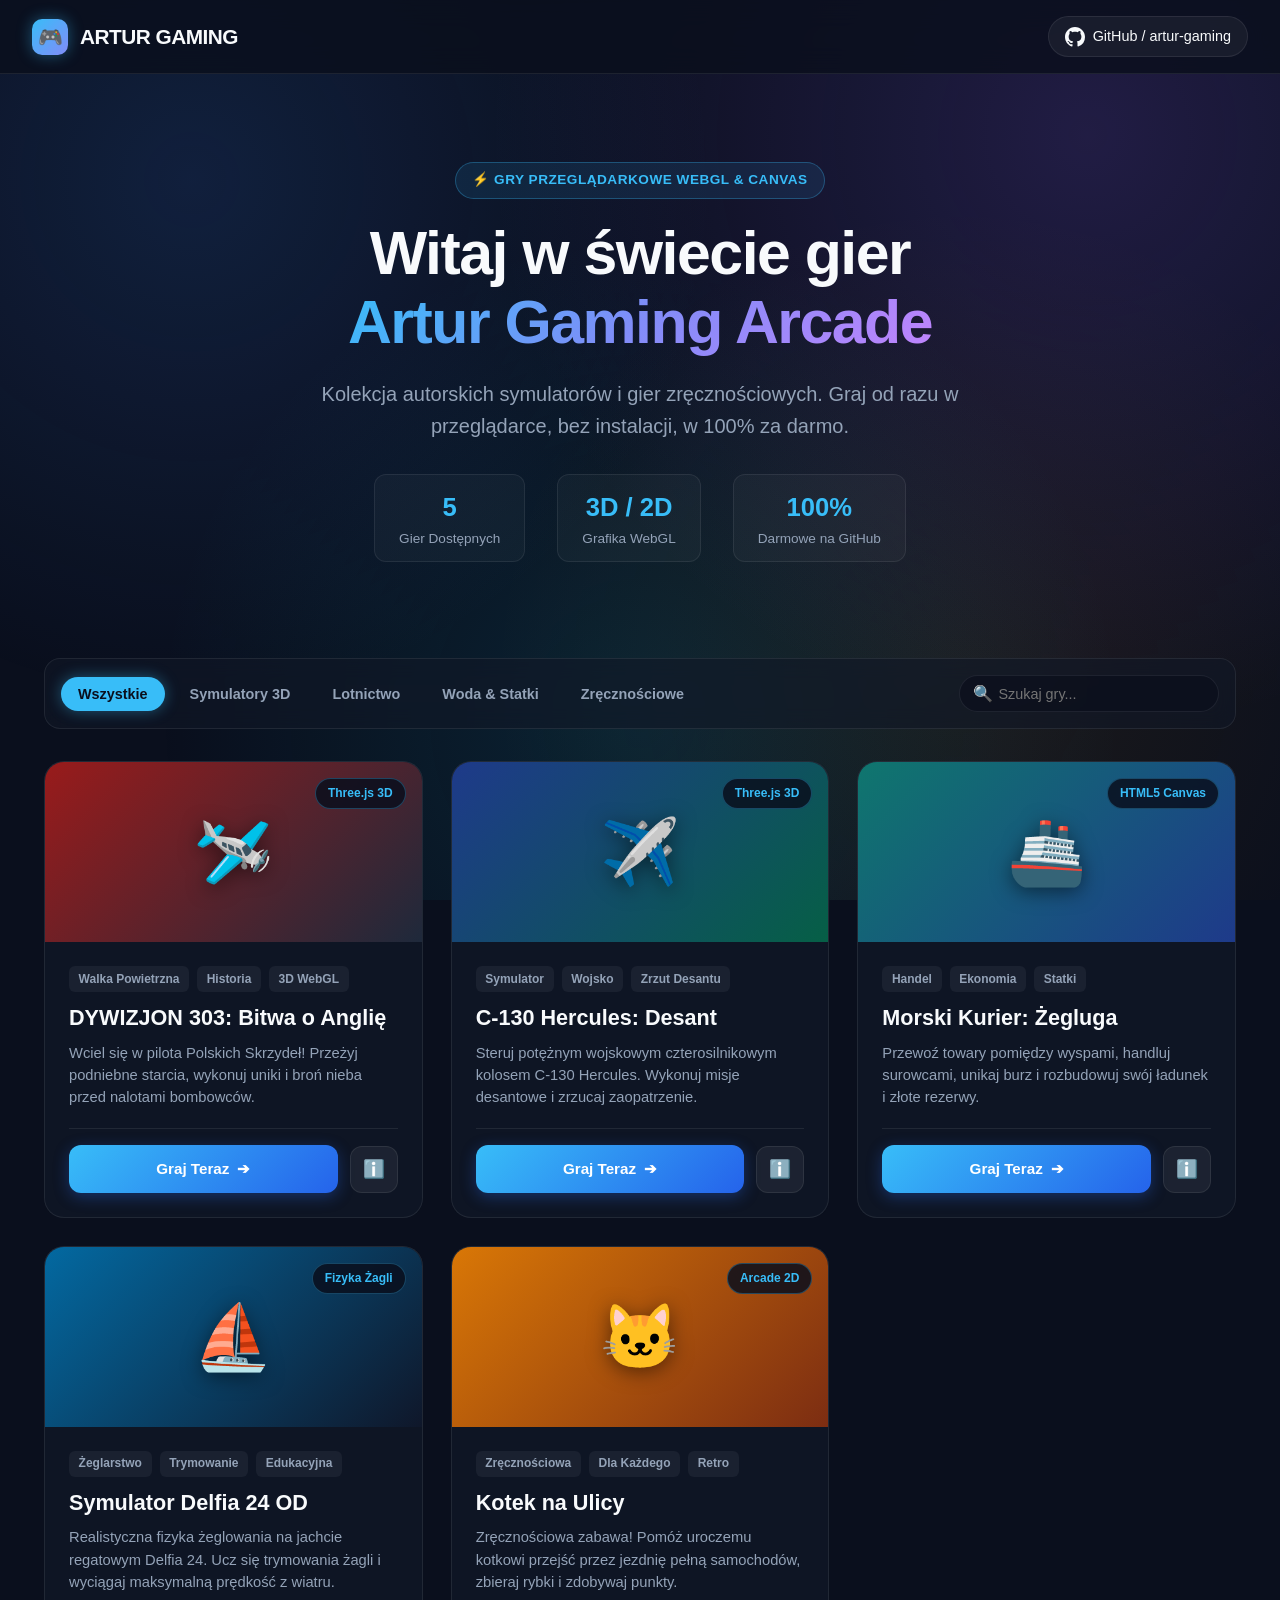
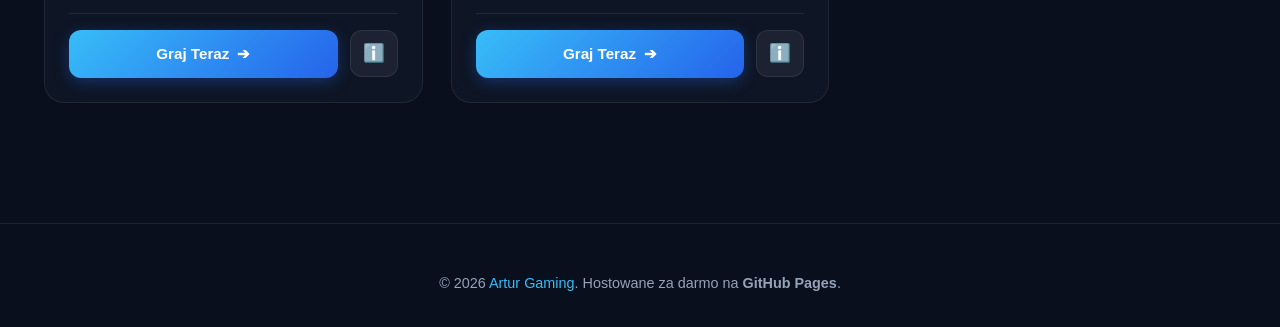
==== index.html @ 60612675 "Initial commit: Artur Gaming Arcade Hub with 5 browser games" ====
<!DOCTYPE html>
<html lang="pl">
<head>
  <meta charset="UTF-8">
  <meta name="viewport" content="width=device-width, initial-scale=1.0">
  <title>Artur Gaming Hub | Darmowe Gry Przeglądarkowe i Symulatory</title>
  <meta name="description" content="Kolekcja darmowych gier 3D, symulatorów lotu, żeglarstwa i gier zręcznościowych stworzonych przez Artur Gaming. Graj bezpośrednio w przeglądarce!">
  <link rel="stylesheet" href="css/style.css">
  <link rel="icon" href="data:image/svg+xml,<svg xmlns='http://www.w3.org/2000/svg' viewBox='0 0 100 100'><text y='.9em' font-size='90'>🎮</text></svg>">
</head>
<body>

  <!-- Background decorative light glow -->
  <div class="bg-mesh"></div>

  <!-- Navigation Bar -->
  <nav class="navbar">
    <a href="#" class="nav-brand">
      <div class="brand-icon">🎮</div>
      <span>ARTUR GAMING</span>
    </a>
    <div class="nav-links">
      <a href="https://github.com/artur-gaming" target="_blank" rel="noopener noreferrer" class="github-badge-btn">
        <svg width="20" height="20" viewBox="0 0 24 24" fill="currentColor">
          <path d="M12 0C5.37 0 0 5.37 0 12c0 5.31 3.435 9.795 8.205 11.385.6.105.825-.255.825-.57 0-.285-.015-1.23-.015-2.235-3.015.555-3.795-.735-4.035-1.41-.135-.345-.72-1.41-1.23-1.695-.42-.225-1.02-.78-.015-.795.945-.015 1.62.87 1.845 1.23 1.08 1.815 2.805 1.305 3.495.99.105-.78.42-1.305.765-1.605-2.67-.3-5.46-1.335-5.46-5.925 0-1.305.465-2.385 1.23-3.225-.12-.3-.54-1.53.12-3.18 0 0 1.005-.315 3.3 1.23.96-.27 1.98-.405 3-.405s2.04.135 3 .405c2.295-1.56 3.3-1.23 3.3-1.23.66 1.65.24 2.88.12 3.18.765.84 1.23 1.905 1.23 3.225 0 4.605-2.805 5.625-5.475 5.925.435.375.81 1.095.81 2.22 0 1.605-.015 2.895-.015 3.3 0 .315.225.69.825.57A12.02 12.02 0 0024 12c0-6.63-5.37-12-12-12z"/>
        </svg>
        <span>GitHub / artur-gaming</span>
      </a>
    </div>
  </nav>

  <!-- Main Content Container -->
  <main class="container">
    
    <!-- Hero Section -->
    <section class="hero">
      <div class="hero-pill">⚡ Gry Przeglądarkowe WebGL & Canvas</div>
      <h1 class="hero-title">
        Witaj w świecie gier <br>
        <span class="gradient-text">Artur Gaming Arcade</span>
      </h1>
      <p class="hero-subtitle">
        Kolekcja autorskich symulatorów i gier zręcznościowych. Graj od razu w przeglądarce, bez instalacji, w 100% za darmo.
      </p>

      <div class="stats-row">
        <div class="stat-item">
          <span class="stat-number">5</span>
          <span class="stat-label">Gier Dostępnych</span>
        </div>
        <div class="stat-item">
          <span class="stat-number">3D / 2D</span>
          <span class="stat-label">Grafika WebGL</span>
        </div>
        <div class="stat-item">
          <span class="stat-number">100%</span>
          <span class="stat-label">Darmowe na GitHub</span>
        </div>
      </div>
    </section>

    <!-- Search & Filter Controls -->
    <section class="filter-bar">
      <div class="filter-pills">
        <button class="filter-btn active" data-filter="all">Wszystkie</button>
        <button class="filter-btn" data-filter="3d">Symulatory 3D</button>
        <button class="filter-btn" data-filter="air">Lotnictwo</button>
        <button class="filter-btn" data-filter="sea">Woda & Statki</button>
        <button class="filter-btn" data-filter="arcade">Zręcznościowe</button>
      </div>

      <div class="search-box">
        <span class="search-icon">🔍</span>
        <input type="text" id="search-games" placeholder="Szukaj gry...">
      </div>
    </section>

    <!-- Games Cards Grid -->
    <section class="games-grid">

      <!-- Card 1: Dywizjon 303 -->
      <article class="game-card" data-category="3d air">
        <div class="card-header-banner banner-dywizjon">
          <div class="banner-icon">🛩️</div>
          <span class="card-badge-engine">Three.js 3D</span>
        </div>
        <div class="card-body">
          <div class="card-tags">
            <span class="tag">Walka Powietrzna</span>
            <span class="tag">Historia</span>
            <span class="tag">3D WebGL</span>
          </div>
          <h2 class="card-title">DYWIZJON 303: Bitwa o Anglię</h2>
          <p class="card-description">
            Wciel się w pilota Polskich Skrzydeł! Przeżyj podniebne starcia, wykonuj uniki i broń nieba przed nalotami bombowców.
          </p>
          <div class="card-footer">
            <a href="games/dywizjon303/index.html" class="btn-play">
              <span>Graj Teraz</span> ➔
            </a>
            <button class="btn-info" data-game="dywizjon303" title="Instrukcja i sterowanie">ℹ️</button>
          </div>
        </div>
      </article>

      <!-- Card 2: Hercules -->
      <article class="game-card" data-category="3d air">
        <div class="card-header-banner banner-hercules">
          <div class="banner-icon">✈️</div>
          <span class="card-badge-engine">Three.js 3D</span>
        </div>
        <div class="card-body">
          <div class="card-tags">
            <span class="tag">Symulator</span>
            <span class="tag">Wojsko</span>
            <span class="tag">Zrzut Desantu</span>
          </div>
          <h2 class="card-title">C-130 Hercules: Desant</h2>
          <p class="card-description">
            Steruj potężnym wojskowym czterosilnikowym kolosem C-130 Hercules. Wykonuj misje desantowe i zrzucaj zaopatrzenie.
          </p>
          <div class="card-footer">
            <a href="games/hercules/index.html" class="btn-play">
              <span>Graj Teraz</span> ➔
            </a>
            <button class="btn-info" data-game="hercules" title="Instrukcja i sterowanie">ℹ️</button>
          </div>
        </div>
      </article>

      <!-- Card 3: Morski Kurier -->
      <article class="game-card" data-category="sea arcade">
        <div class="card-header-banner banner-morski">
          <div class="banner-icon">🚢</div>
          <span class="card-badge-engine">HTML5 Canvas</span>
        </div>
        <div class="card-body">
          <div class="card-tags">
            <span class="tag">Handel</span>
            <span class="tag">Ekonomia</span>
            <span class="tag">Statki</span>
          </div>
          <h2 class="card-title">Morski Kurier: Żegluga</h2>
          <p class="card-description">
            Przewoź towary pomiędzy wyspami, handluj surowcami, unikaj burz i rozbudowuj swój ładunek i złote rezerwy.
          </p>
          <div class="card-footer">
            <a href="games/morski-kurier/index.html" class="btn-play">
              <span>Graj Teraz</span> ➔
            </a>
            <button class="btn-info" data-game="morski-kurier" title="Instrukcja i sterowanie">ℹ️</button>
          </div>
        </div>
      </article>

      <!-- Card 4: Delfia 24 -->
      <article class="game-card" data-category="sea">
        <div class="card-header-banner banner-delfia">
          <div class="banner-icon">⛵</div>
          <span class="card-badge-engine">Fizyka Żagli</span>
        </div>
        <div class="card-body">
          <div class="card-tags">
            <span class="tag">Żeglarstwo</span>
            <span class="tag">Trymowanie</span>
            <span class="tag">Edukacyjna</span>
          </div>
          <h2 class="card-title">Symulator Delfia 24 OD</h2>
          <p class="card-description">
            Realistyczna fizyka żeglowania na jachcie regatowym Delfia 24. Ucz się trymowania żagli i wyciągaj maksymalną prędkość z wiatru.
          </p>
          <div class="card-footer">
            <a href="games/delfia24/index.html" class="btn-play">
              <span>Graj Teraz</span> ➔
            </a>
            <button class="btn-info" data-game="delfia24" title="Instrukcja i sterowanie">ℹ️</button>
          </div>
        </div>
      </article>

      <!-- Card 5: Kotek na Ulicy -->
      <article class="game-card" data-category="arcade">
        <div class="card-header-banner banner-kotek">
          <div class="banner-icon">🐱</div>
          <span class="card-badge-engine">Arcade 2D</span>
        </div>
        <div class="card-body">
          <div class="card-tags">
            <span class="tag">Zręcznościowa</span>
            <span class="tag">Dla Każdego</span>
            <span class="tag">Retro</span>
          </div>
          <h2 class="card-title">Kotek na Ulicy</h2>
          <p class="card-description">
            Zręcznościowa zabawa! Pomóż uroczemu kotkowi przejść przez jezdnię pełną samochodów, zbieraj rybki i zdobywaj punkty.
          </p>
          <div class="card-footer">
            <a href="games/kotek/index.html" class="btn-play">
              <span>Graj Teraz</span> ➔
            </a>
            <button class="btn-info" data-game="kotek" title="Instrukcja i sterowanie">ℹ️</button>
          </div>
        </div>
      </article>

    </section>

  </main>

  <!-- Modal for Controls & Details -->
  <div class="modal-overlay" id="info-modal">
    <div class="modal-card">
      <button class="modal-close" id="modal-close-btn">&times;</button>
      <h3 class="modal-title" id="modal-title">Tytuł Gry</h3>
      <p id="modal-desc" style="color: var(--text-muted); font-size: 0.95rem; margin-bottom: 1rem;"></p>
      
      <div class="modal-section-title">Sterowanie</div>
      <ul class="controls-list" id="modal-controls"></ul>

      <div class="modal-section-title">Cechy Gry</div>
      <p id="modal-features" style="font-size: 0.9rem; color: #94a3b8;"></p>

      <div style="margin-top: 1.5rem; display: flex; justify-content: flex-end;">
        <a href="#" id="modal-play-btn" class="btn-play" style="flex-grow: 0; padding: 0.75rem 2rem;">Uruchom Grę ➔</a>
      </div>
    </div>
  </div>

  <!-- Footer -->
  <footer class="footer">
    <p>&copy; 2026 <a href="https://github.com/artur-gaming" target="_blank" rel="noopener noreferrer">Artur Gaming</a>. Hostowane za darmo na <strong>GitHub Pages</strong>.</p>
  </footer>

  <script src="js/main.js"></script>
</body>
</html>
---- css/style.css ----
:root {
  --bg-primary: #0a0f1d;
  --bg-secondary: #111827;
  --bg-card: rgba(17, 24, 39, 0.75);
  --bg-card-hover: rgba(30, 41, 59, 0.9);
  --accent-cyan: #06b6d4;
  --accent-blue: #3b82f6;
  --accent-purple: #8b5cf6;
  --accent-green: #10b981;
  --accent-gold: #f59e0b;
  --accent-red: #ef4444;
  --text-main: #f8fafc;
  --text-muted: #94a3b8;
  --border-color: rgba(255, 255, 255, 0.08);
  --border-glow: rgba(56, 189, 248, 0.3);
  --glow-shadow: 0 0 25px rgba(56, 189, 248, 0.2);
  --transition-smooth: all 0.25s cubic-bezier(0.16, 1, 0.3, 1);
}

* {
  box-sizing: border-box;
  margin: 0;
  padding: 0;
}

body {
  font-family: -apple-system, BlinkMacSystemFont, "Segoe UI", Roboto, Helvetica, Arial, sans-serif;
  background-color: var(--bg-primary);
  color: var(--text-main);
  min-height: 100vh;
  line-height: 1.6;
  overflow-x: hidden;
  position: relative;
}

/* Background Animated Gradient Mesh */
.bg-mesh {
  position: fixed;
  top: 0;
  left: 0;
  width: 100vw;
  height: 100vh;
  z-index: -1;
  background: 
    radial-gradient(circle at 15% 20%, rgba(59, 130, 246, 0.15), transparent 40%),
    radial-gradient(circle at 85% 15%, rgba(139, 92, 246, 0.18), transparent 45%),
    radial-gradient(circle at 50% 80%, rgba(6, 182, 212, 0.12), transparent 50%),
    radial-gradient(circle at 75% 75%, rgba(245, 158, 11, 0.08), transparent 40%);
  pointer-events: none;
}

/* Top Navbar */
.navbar {
  position: sticky;
  top: 0;
  z-index: 100;
  display: flex;
  justify-content: space-between;
  align-items: center;
  padding: 1rem 2rem;
  background: rgba(10, 15, 29, 0.82);
  backdrop-filter: blur(14px);
  -webkit-backdrop-filter: blur(14px);
  border-bottom: 1px solid var(--border-color);
}

.nav-brand {
  display: flex;
  align-items: center;
  gap: 0.75rem;
  text-decoration: none;
  color: var(--text-main);
  font-weight: 800;
  font-size: 1.3rem;
  letter-spacing: -0.5px;
}

.brand-icon {
  width: 36px;
  height: 36px;
  background: linear-gradient(135deg, #38bdf8, #818cf8);
  border-radius: 10px;
  display: flex;
  align-items: center;
  justify-content: center;
  font-size: 1.25rem;
  box-shadow: 0 0 15px rgba(56, 189, 248, 0.4);
}

.nav-links {
  display: flex;
  align-items: center;
  gap: 1.25rem;
}

.github-badge-btn {
  display: inline-flex;
  align-items: center;
  gap: 0.5rem;
  padding: 0.5rem 1rem;
  background: rgba(255, 255, 255, 0.05);
  border: 1px solid var(--border-color);
  border-radius: 9999px;
  color: var(--text-main);
  text-decoration: none;
  font-size: 0.9rem;
  font-weight: 500;
  transition: var(--transition-smooth);
}

.github-badge-btn:hover {
  background: rgba(255, 255, 255, 0.12);
  border-color: rgba(255, 255, 255, 0.25);
  transform: translateY(-2px);
}

/* Main Container */
.container {
  max-width: 1240px;
  margin: 0 auto;
  padding: 2.5rem 1.5rem;
}

/* Hero Section */
.hero {
  text-align: center;
  padding: 3rem 1rem 3.5rem;
  position: relative;
}

.hero-pill {
  display: inline-flex;
  align-items: center;
  gap: 0.5rem;
  padding: 0.4rem 1rem;
  background: rgba(56, 189, 248, 0.1);
  border: 1px solid rgba(56, 189, 248, 0.3);
  border-radius: 9999px;
  color: #38bdf8;
  font-size: 0.85rem;
  font-weight: 600;
  margin-bottom: 1.25rem;
  letter-spacing: 0.5px;
  text-transform: uppercase;
}

.hero-title {
  font-size: clamp(2.3rem, 5vw, 3.8rem);
  font-weight: 900;
  letter-spacing: -1.5px;
  line-height: 1.15;
  margin-bottom: 1.2rem;
}

.hero-title .gradient-text {
  background: linear-gradient(135deg, #38bdf8 0%, #818cf8 50%, #c084fc 100%);
  -webkit-background-clip: text;
  -webkit-text-fill-color: transparent;
}

.hero-subtitle {
  font-size: clamp(1.05rem, 2vw, 1.25rem);
  color: var(--text-muted);
  max-width: 680px;
  margin: 0 auto 2rem;
}

/* Stats Row */
.stats-row {
  display: flex;
  justify-content: center;
  gap: 2rem;
  flex-wrap: wrap;
  margin-top: 2rem;
}

.stat-item {
  display: flex;
  flex-direction: column;
  align-items: center;
  background: rgba(255, 255, 255, 0.03);
  padding: 0.75rem 1.5rem;
  border-radius: 12px;
  border: 1px solid var(--border-color);
  min-width: 140px;
}

.stat-number {
  font-size: 1.6rem;
  font-weight: 800;
  color: #38bdf8;
}

.stat-label {
  font-size: 0.85rem;
  color: var(--text-muted);
}

/* Controls & Filter Bar */
.filter-bar {
  display: flex;
  justify-content: space-between;
  align-items: center;
  gap: 1rem;
  flex-wrap: wrap;
  margin: 2.5rem 0 2rem;
  padding: 1rem;
  background: rgba(17, 24, 39, 0.6);
  border-radius: 16px;
  border: 1px solid var(--border-color);
  backdrop-filter: blur(10px);
}

.filter-pills {
  display: flex;
  gap: 0.5rem;
  flex-wrap: wrap;
}

.filter-btn {
  background: transparent;
  border: 1px solid transparent;
  color: var(--text-muted);
  padding: 0.5rem 1rem;
  border-radius: 9999px;
  font-size: 0.9rem;
  font-weight: 600;
  cursor: pointer;
  transition: var(--transition-smooth);
}

.filter-btn:hover {
  color: var(--text-main);
  background: rgba(255, 255, 255, 0.05);
}

.filter-btn.active {
  background: #38bdf8;
  color: #0a0f1d;
  box-shadow: 0 0 15px rgba(56, 189, 248, 0.4);
}

.search-box {
  position: relative;
  min-width: 260px;
}

.search-box input {
  width: 100%;
  padding: 0.6rem 1rem 0.6rem 2.4rem;
  background: rgba(10, 15, 29, 0.7);
  border: 1px solid var(--border-color);
  border-radius: 9999px;
  color: var(--text-main);
  font-size: 0.9rem;
  outline: none;
  transition: var(--transition-smooth);
}

.search-box input:focus {
  border-color: #38bdf8;
  box-shadow: 0 0 10px rgba(56, 189, 248, 0.3);
}

.search-icon {
  position: absolute;
  left: 0.9rem;
  top: 50%;
  transform: translateY(-50%);
  color: var(--text-muted);
  pointer-events: none;
}

/* Games Grid */
.games-grid {
  display: grid;
  grid-template-columns: repeat(auto-fill, minmax(350px, 1fr));
  gap: 1.75rem;
}

@media (max-width: 640px) {
  .games-grid {
    grid-template-columns: 1fr;
  }
}

/* Game Card */
.game-card {
  background: var(--bg-card);
  border: 1px solid var(--border-color);
  border-radius: 20px;
  overflow: hidden;
  display: flex;
  flex-direction: column;
  transition: var(--transition-smooth);
  position: relative;
  backdrop-filter: blur(8px);
}

.game-card:hover {
  transform: translateY(-6px);
  border-color: var(--border-glow);
  box-shadow: var(--glow-shadow);
  background: var(--bg-card-hover);
}

.card-header-banner {
  height: 180px;
  position: relative;
  display: flex;
  align-items: center;
  justify-content: center;
  overflow: hidden;
  background: #1e293b;
}

.card-header-banner .banner-icon {
  font-size: 4rem;
  transition: transform 0.4s cubic-bezier(0.16, 1, 0.3, 1);
  filter: drop-shadow(0 4px 10px rgba(0, 0, 0, 0.5));
}

.game-card:hover .banner-icon {
  transform: scale(1.15) rotate(4deg);
}

/* Banner Custom Colors */
.banner-hercules {
  background: linear-gradient(135deg, #1e3a8a, #065f46);
}
.banner-dywizjon {
  background: linear-gradient(135deg, #991b1b, #1e293b);
}
.banner-morski {
  background: linear-gradient(135deg, #0f766e, #1e3a8a);
}
.banner-delfia {
  background: linear-gradient(135deg, #0369a1, #0f172a);
}
.banner-kotek {
  background: linear-gradient(135deg, #d97706, #7c2d12);
}

.card-badge-engine {
  position: absolute;
  top: 1rem;
  right: 1rem;
  background: rgba(10, 15, 29, 0.85);
  backdrop-filter: blur(8px);
  padding: 0.3rem 0.75rem;
  border-radius: 9999px;
  font-size: 0.75rem;
  font-weight: 700;
  color: #38bdf8;
  border: 1px solid rgba(56, 189, 248, 0.3);
}

.card-body {
  padding: 1.5rem;
  display: flex;
  flex-direction: column;
  flex-grow: 1;
}

.card-tags {
  display: flex;
  gap: 0.5rem;
  flex-wrap: wrap;
  margin-bottom: 0.75rem;
}

.tag {
  font-size: 0.75rem;
  padding: 0.2rem 0.6rem;
  border-radius: 6px;
  background: rgba(255, 255, 255, 0.05);
  color: var(--text-muted);
  font-weight: 600;
}

.card-title {
  font-size: 1.35rem;
  font-weight: 700;
  margin-bottom: 0.6rem;
  color: var(--text-main);
  line-height: 1.3;
}

.card-description {
  color: var(--text-muted);
  font-size: 0.92rem;
  line-height: 1.5;
  margin-bottom: 1.25rem;
  flex-grow: 1;
}

.card-footer {
  display: flex;
  gap: 0.75rem;
  align-items: center;
  padding-top: 1rem;
  border-top: 1px solid var(--border-color);
}

.btn-play {
  flex-grow: 1;
  display: inline-flex;
  align-items: center;
  justify-content: center;
  gap: 0.5rem;
  padding: 0.75rem 1.25rem;
  background: linear-gradient(135deg, #38bdf8, #2563eb);
  color: #fff;
  font-weight: 700;
  font-size: 0.95rem;
  border-radius: 12px;
  text-decoration: none;
  transition: var(--transition-smooth);
  box-shadow: 0 4px 15px rgba(37, 99, 235, 0.35);
}

.btn-play:hover {
  transform: translateY(-2px);
  box-shadow: 0 6px 20px rgba(37, 99, 235, 0.55);
  background: linear-gradient(135deg, #0ea5e9, #1d4ed8);
}

.btn-info {
  background: rgba(255, 255, 255, 0.06);
  border: 1px solid var(--border-color);
  color: var(--text-main);
  padding: 0.75rem;
  border-radius: 12px;
  cursor: pointer;
  display: flex;
  align-items: center;
  justify-content: center;
  transition: var(--transition-smooth);
  font-size: 1.1rem;
}

.btn-info:hover {
  background: rgba(255, 255, 255, 0.12);
  border-color: rgba(255, 255, 255, 0.3);
}

/* Modal for Controls & Details */
.modal-overlay {
  position: fixed;
  top: 0;
  left: 0;
  width: 100vw;
  height: 100vh;
  background: rgba(0, 0, 0, 0.75);
  backdrop-filter: blur(8px);
  z-index: 1000;
  display: flex;
  align-items: center;
  justify-content: center;
  opacity: 0;
  pointer-events: none;
  transition: opacity 0.25s ease;
  padding: 1.5rem;
}

.modal-overlay.active {
  opacity: 1;
  pointer-events: auto;
}

.modal-card {
  background: var(--bg-secondary);
  border: 1px solid var(--border-color);
  border-radius: 20px;
  max-width: 580px;
  width: 100%;
  padding: 2rem;
  position: relative;
  box-shadow: 0 20px 40px rgba(0, 0, 0, 0.6);
  transform: scale(0.95);
  transition: transform 0.25s cubic-bezier(0.16, 1, 0.3, 1);
}

.modal-overlay.active .modal-card {
  transform: scale(1);
}

.modal-close {
  position: absolute;
  top: 1.25rem;
  right: 1.25rem;
  background: none;
  border: none;
  color: var(--text-muted);
  font-size: 1.5rem;
  cursor: pointer;
  transition: color 0.2s;
}

.modal-close:hover {
  color: var(--text-main);
}

.modal-title {
  font-size: 1.5rem;
  font-weight: 800;
  margin-bottom: 0.5rem;
  color: #38bdf8;
}

.modal-section-title {
  font-size: 0.95rem;
  font-weight: 700;
  text-transform: uppercase;
  color: var(--text-muted);
  letter-spacing: 0.5px;
  margin: 1.25rem 0 0.5rem;
}

.controls-list {
  list-style: none;
  display: flex;
  flex-direction: column;
  gap: 0.5rem;
}

.controls-list li {
  display: flex;
  justify-content: space-between;
  background: rgba(255, 255, 255, 0.03);
  padding: 0.5rem 0.85rem;
  border-radius: 8px;
  font-size: 0.9rem;
}

.controls-list kbd {
  background: rgba(255, 255, 255, 0.1);
  border: 1px solid rgba(255, 255, 255, 0.2);
  padding: 0.15rem 0.5rem;
  border-radius: 6px;
  font-family: inherit;
  font-size: 0.8rem;
  color: #38bdf8;
}

/* Footer */
.footer {
  margin-top: 5rem;
  padding: 3rem 1rem 2rem;
  text-align: center;
  border-top: 1px solid var(--border-color);
  color: var(--text-muted);
  font-size: 0.9rem;
}

.footer a {
  color: #38bdf8;
  text-decoration: none;
}

.footer a:hover {
  text-decoration: underline;
}
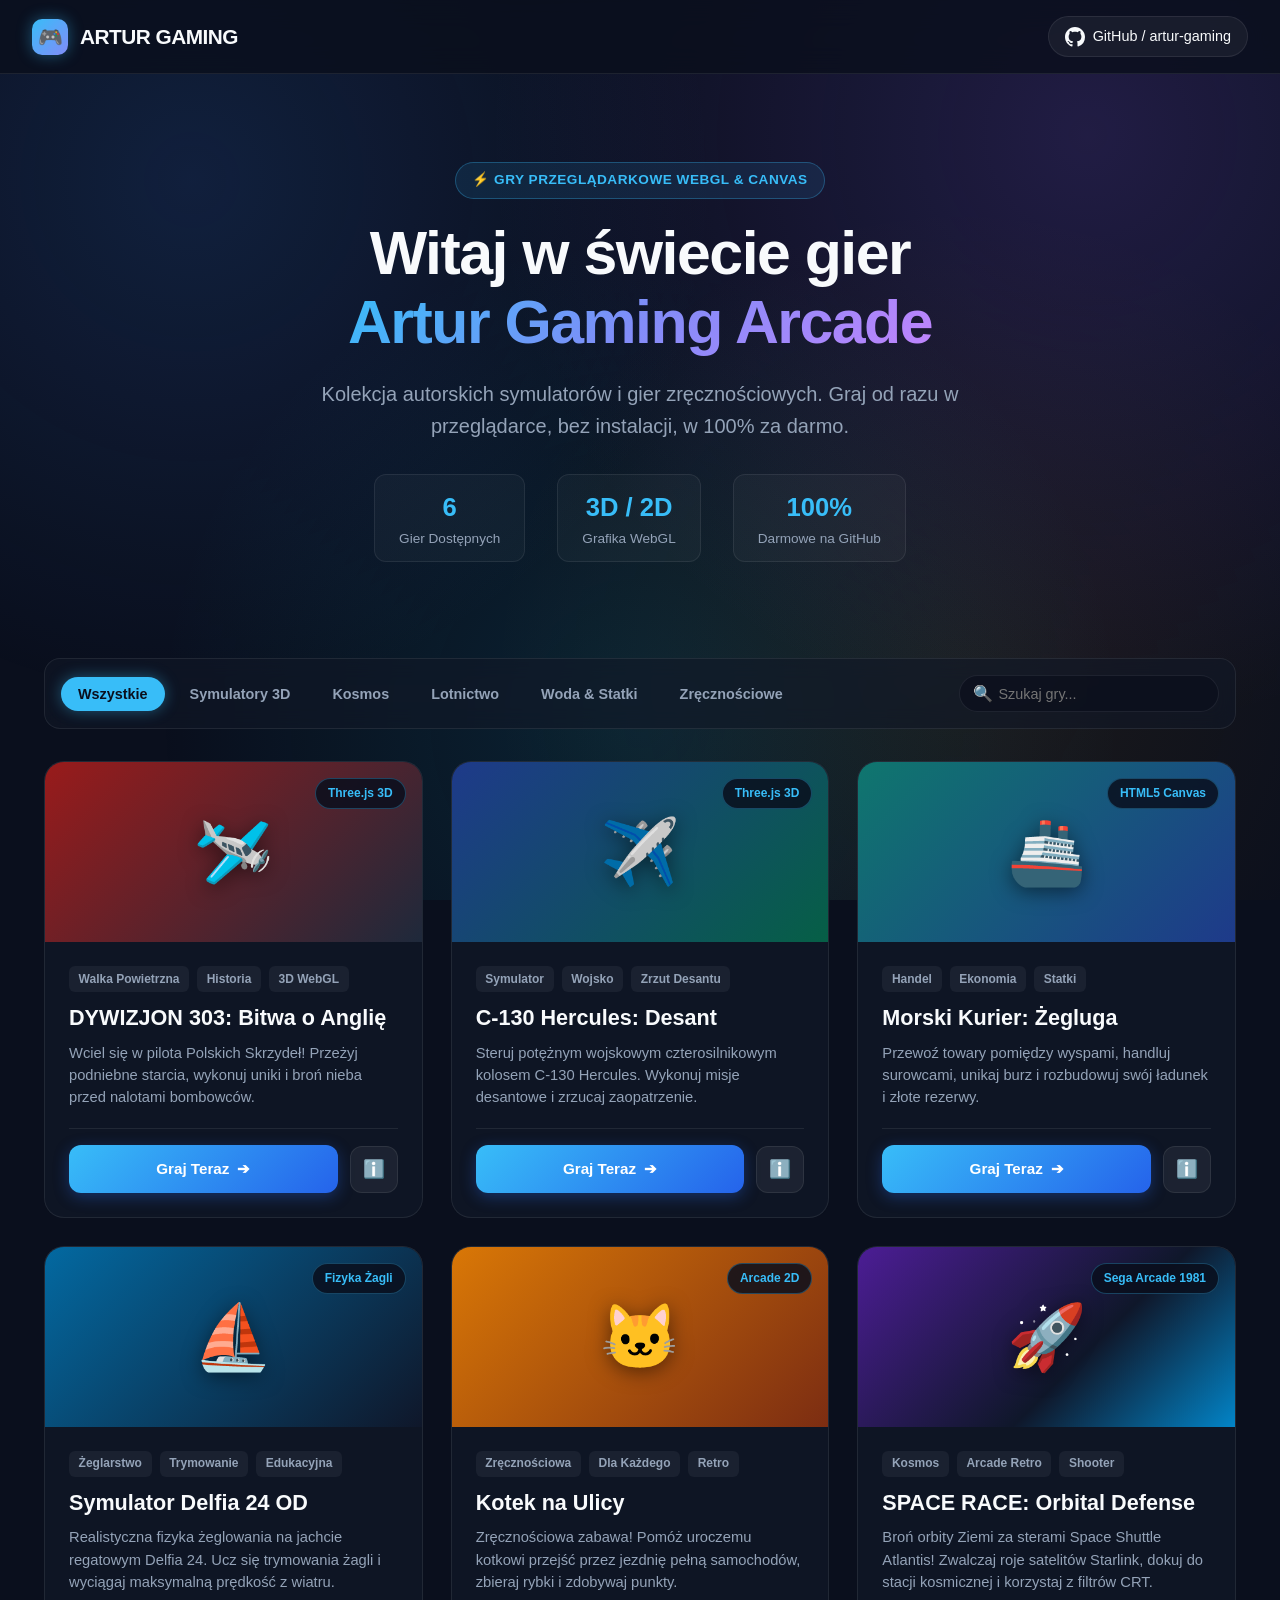
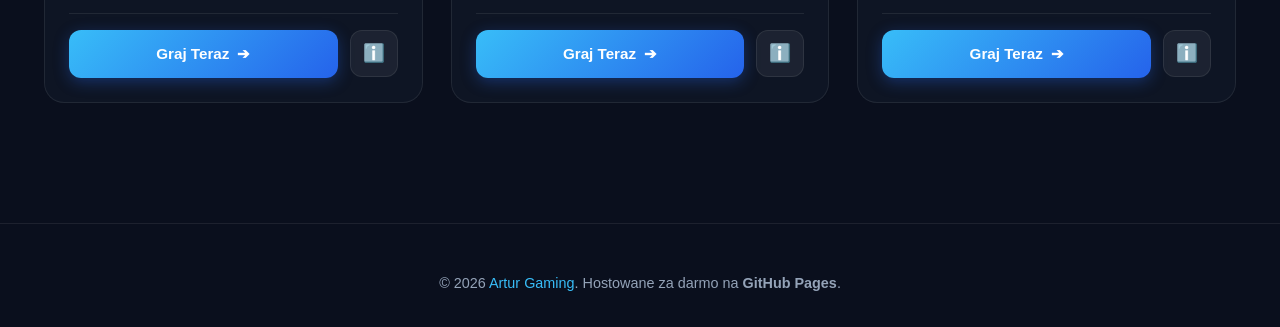
==== commit c1a42a6d: "Add SPACE RACE: Orbital Defense game to arcade hub" ====
--- a/index.html
+++ b/index.html
@@ -45,7 +45,7 @@
 
       <div class="stats-row">
         <div class="stat-item">
-          <span class="stat-number">5</span>
+          <span class="stat-number">6</span>
           <span class="stat-label">Gier Dostępnych</span>
         </div>
         <div class="stat-item">
@@ -64,6 +64,7 @@
       <div class="filter-pills">
         <button class="filter-btn active" data-filter="all">Wszystkie</button>
         <button class="filter-btn" data-filter="3d">Symulatory 3D</button>
+        <button class="filter-btn" data-filter="space">Kosmos</button>
         <button class="filter-btn" data-filter="air">Lotnictwo</button>
         <button class="filter-btn" data-filter="sea">Woda & Statki</button>
         <button class="filter-btn" data-filter="arcade">Zręcznościowe</button>
@@ -199,6 +200,31 @@
               <span>Graj Teraz</span> ➔
             </a>
             <button class="btn-info" data-game="kotek" title="Instrukcja i sterowanie">ℹ️</button>
+          </div>
+        </div>
+      </article>
+
+      <!-- Card 6: Space Race -->
+      <article class="game-card" data-category="arcade space">
+        <div class="card-header-banner banner-spacerace">
+          <div class="banner-icon">🚀</div>
+          <span class="card-badge-engine">Sega Arcade 1981</span>
+        </div>
+        <div class="card-body">
+          <div class="card-tags">
+            <span class="tag">Kosmos</span>
+            <span class="tag">Arcade Retro</span>
+            <span class="tag">Shooter</span>
+          </div>
+          <h2 class="card-title">SPACE RACE: Orbital Defense</h2>
+          <p class="card-description">
+            Broń orbity Ziemi za sterami Space Shuttle Atlantis! Zwalczaj roje satelitów Starlink, dokuj do stacji kosmicznej i korzystaj z filtrów CRT.
+          </p>
+          <div class="card-footer">
+            <a href="games/space-race/index.html" class="btn-play">
+              <span>Graj Teraz</span> ➔
+            </a>
+            <button class="btn-info" data-game="space-race" title="Instrukcja i sterowanie">ℹ️</button>
           </div>
         </div>
       </article>
--- a/css/style.css
+++ b/css/style.css
@@ -340,6 +340,9 @@
 .banner-kotek {
   background: linear-gradient(135deg, #d97706, #7c2d12);
 }
+.banner-spacerace {
+  background: linear-gradient(135deg, #4c1d95, #0f172a 60%, #0284c7);
+}
 
 .card-badge-engine {
   position: absolute;
